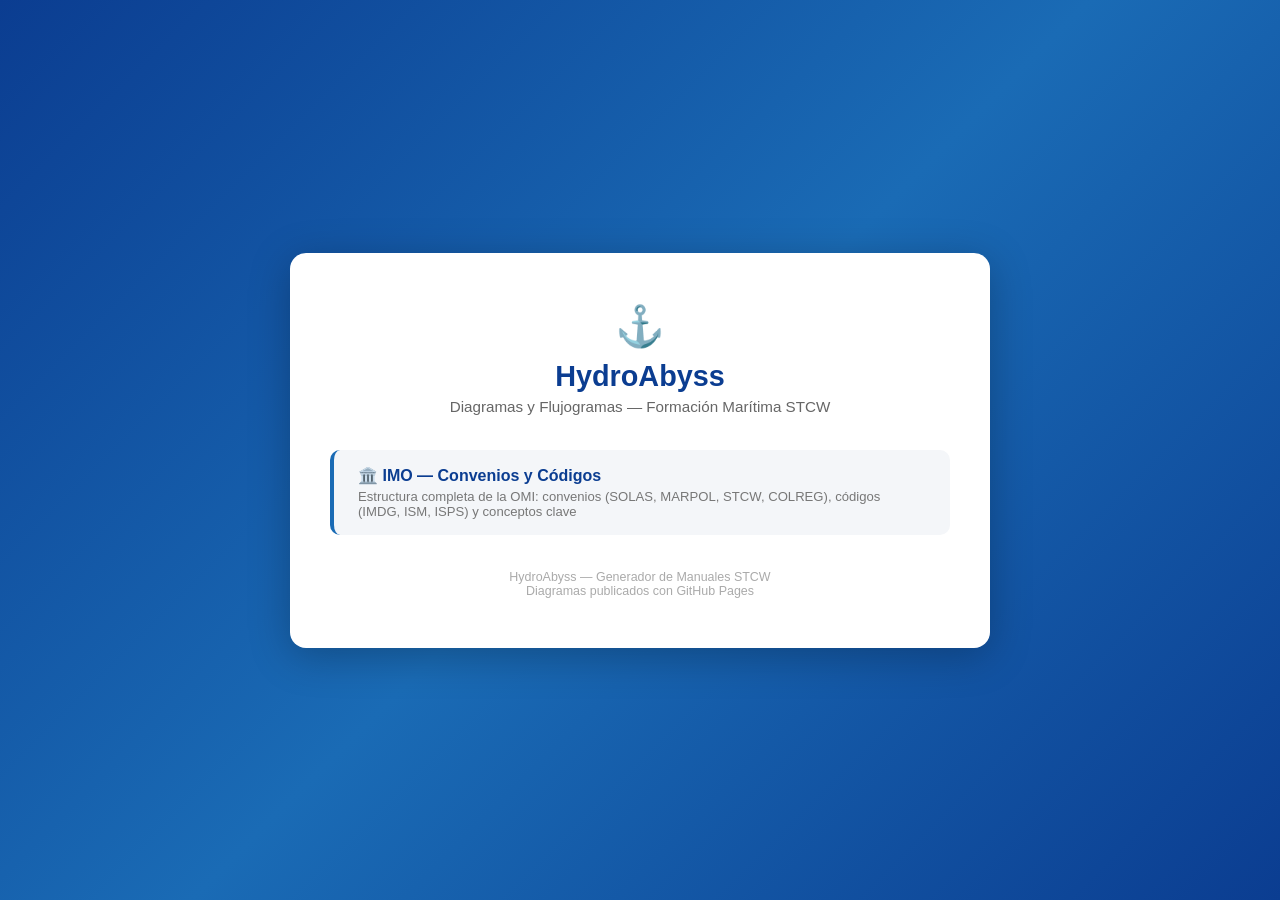
==== index.html @ b91fb3f2 "Primer diagrama: IMO — Convenios y Códigos - Flujograma Mermaid interactivo con estructura completa " ====
<!DOCTYPE html>
<html lang="es">
<head>
  <meta charset="UTF-8">
  <meta name="viewport" content="width=device-width, initial-scale=1.0">
  <title>HydroAbyss — Diagramas STCW</title>
  <style>
    * { margin: 0; padding: 0; box-sizing: border-box; }
    body {
      font-family: 'Segoe UI', Arial, sans-serif;
      background: linear-gradient(135deg, #0b3d91 0%, #1a6bb5 50%, #0b3d91 100%);
      min-height: 100vh;
      display: flex;
      align-items: center;
      justify-content: center;
      padding: 30px;
    }
    .container {
      background: #fff;
      border-radius: 16px;
      box-shadow: 0 8px 40px rgba(0,0,0,0.25);
      max-width: 700px;
      width: 100%;
      padding: 50px 40px;
      text-align: center;
    }
    .logo { font-size: 2.5rem; margin-bottom: 10px; }
    h1 { color: #0b3d91; font-size: 1.8rem; margin-bottom: 5px; }
    .subtitle { color: #666; font-size: 0.95rem; margin-bottom: 35px; }
    .diagram-list { list-style: none; padding: 0; }
    .diagram-list li { margin-bottom: 12px; }
    .diagram-list a {
      display: block;
      padding: 16px 24px;
      background: #f4f6f9;
      border-radius: 10px;
      text-decoration: none;
      color: #0b3d91;
      font-weight: 600;
      font-size: 1rem;
      transition: all 0.2s;
      border-left: 4px solid #1a6bb5;
      text-align: left;
    }
    .diagram-list a:hover {
      background: #e8f4fd;
      transform: translateX(5px);
      box-shadow: 0 2px 12px rgba(26,107,181,0.15);
    }
    .diagram-list .desc {
      font-weight: 400;
      font-size: 0.82rem;
      color: #777;
      margin-top: 4px;
    }
    .footer {
      margin-top: 35px;
      color: #aaa;
      font-size: 0.78rem;
    }
  </style>
</head>
<body>
  <div class="container">
    <div class="logo">⚓</div>
    <h1>HydroAbyss</h1>
    <p class="subtitle">Diagramas y Flujogramas — Formación Marítima STCW</p>

    <ul class="diagram-list">
      <li>
        <a href="IMO_Convenios_Codigos.html">
          🏛️ IMO — Convenios y Códigos
          <div class="desc">Estructura completa de la OMI: convenios (SOLAS, MARPOL, STCW, COLREG), códigos (IMDG, ISM, ISPS) y conceptos clave</div>
        </a>
      </li>
    </ul>

    <div class="footer">
      HydroAbyss — Generador de Manuales STCW<br>
      Diagramas publicados con GitHub Pages
    </div>
  </div>
</body>
</html>
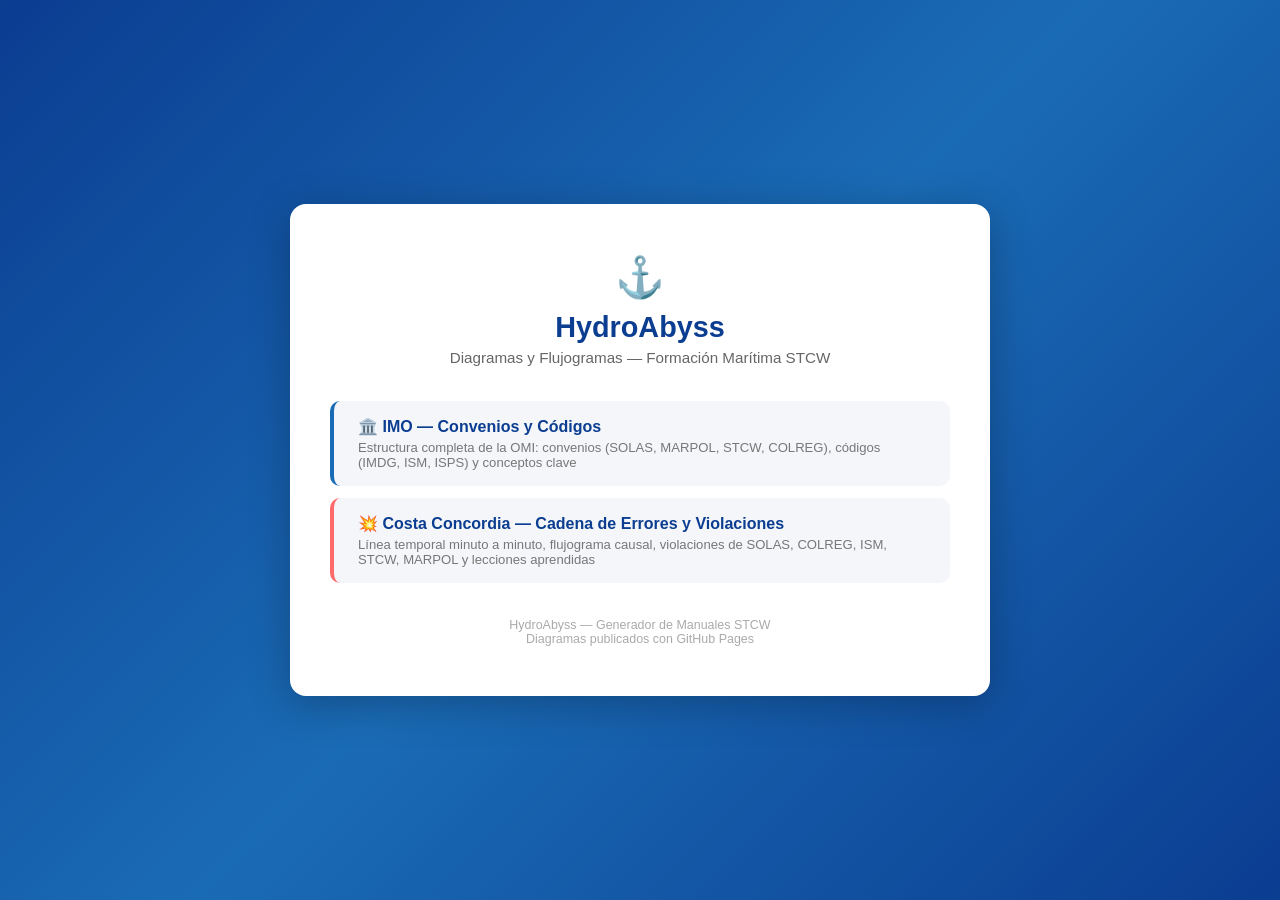
==== commit e9740aef: "Nuevo diagrama: Costa Concordia — Cadena de errores y violaciones - Flujograma causal Mermaid con ca" ====
--- a/index.html
+++ b/index.html
@@ -73,6 +73,12 @@
           <div class="desc">Estructura completa de la OMI: convenios (SOLAS, MARPOL, STCW, COLREG), códigos (IMDG, ISM, ISPS) y conceptos clave</div>
         </a>
       </li>
+      <li>
+        <a href="Costa_Concordia_Desastre.html" style="border-left-color: #ff6b6b;">
+          💥 Costa Concordia — Cadena de Errores y Violaciones
+          <div class="desc">Línea temporal minuto a minuto, flujograma causal, violaciones de SOLAS, COLREG, ISM, STCW, MARPOL y lecciones aprendidas</div>
+        </a>
+      </li>
     </ul>
 
     <div class="footer">
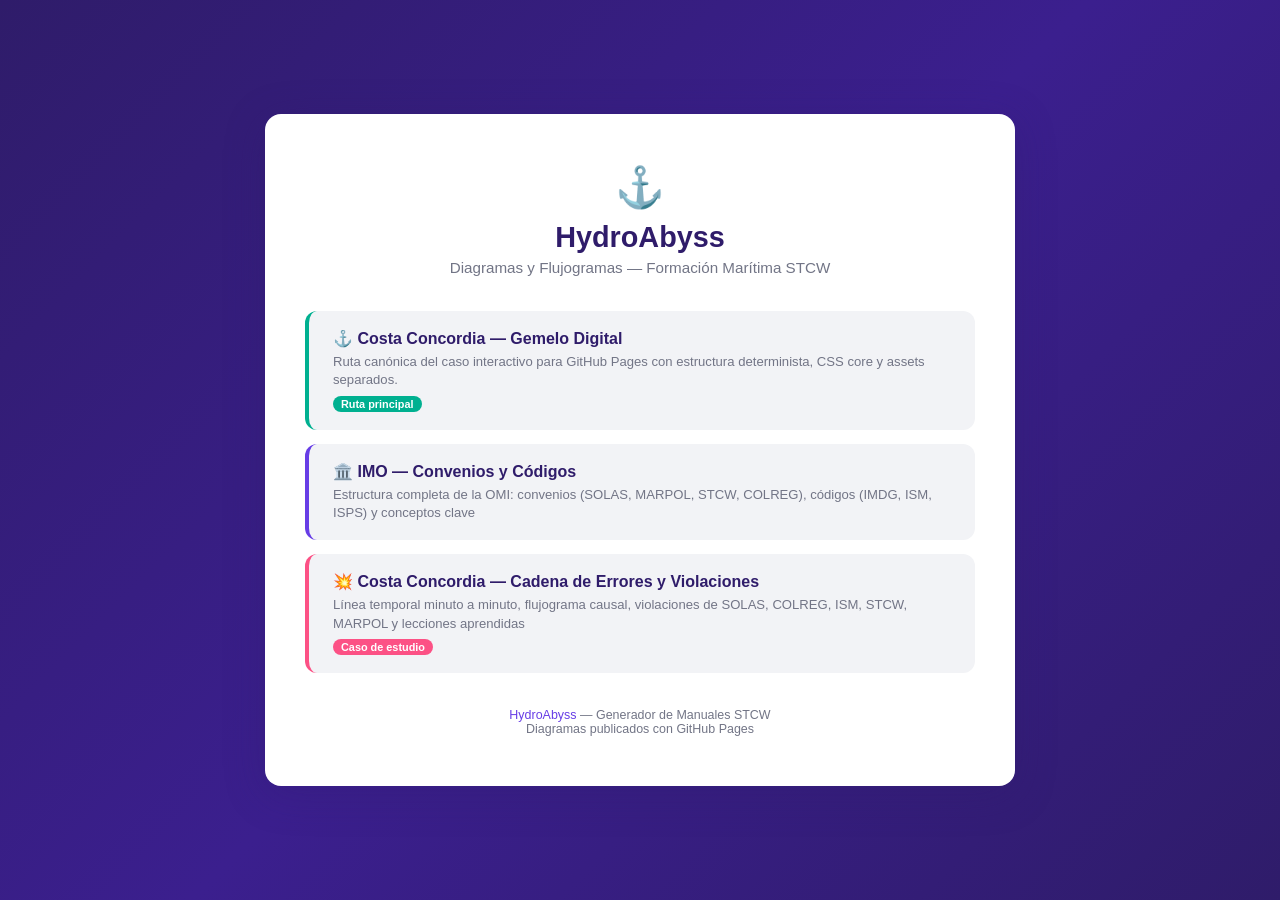
==== commit fa35caaa: "feat: add canonical Costa Concordia simulator with HydroAbyss design system" ====
--- a/index.html
+++ b/index.html
@@ -5,10 +5,25 @@
   <meta name="viewport" content="width=device-width, initial-scale=1.0">
   <title>HydroAbyss — Diagramas STCW</title>
   <style>
+    :root {
+      --primary: #673de6;
+      --primary-dark: #5025d1;
+      --meteorite-dark: #2f1c6a;
+      --meteorite: #8c85ff;
+      --meteorite-light: #d5dfff;
+      --primary-light: #ebe4ff;
+      --success: #00b090;
+      --danger: #fc5185;
+      --warning: #ffcd35;
+      --dark: #1d1e20;
+      --gray: #727586;
+      --gray-border: #dadce0;
+      --gray-light: #f2f3f6;
+    }
     * { margin: 0; padding: 0; box-sizing: border-box; }
     body {
-      font-family: 'Segoe UI', Arial, sans-serif;
-      background: linear-gradient(135deg, #0b3d91 0%, #1a6bb5 50%, #0b3d91 100%);
+      font-family: 'Inter', 'Segoe UI', Arial, sans-serif;
+      background: linear-gradient(135deg, var(--meteorite-dark) 0%, #3b1f8e 50%, var(--meteorite-dark) 100%);
       min-height: 100vh;
       display: flex;
       align-items: center;
@@ -18,71 +33,94 @@
     .container {
       background: #fff;
       border-radius: 16px;
-      box-shadow: 0 8px 40px rgba(0,0,0,0.25);
-      max-width: 700px;
+      box-shadow: 0 8px 40px rgba(47,28,106,0.3);
+      max-width: 750px;
       width: 100%;
       padding: 50px 40px;
       text-align: center;
     }
     .logo { font-size: 2.5rem; margin-bottom: 10px; }
-    h1 { color: #0b3d91; font-size: 1.8rem; margin-bottom: 5px; }
-    .subtitle { color: #666; font-size: 0.95rem; margin-bottom: 35px; }
+    h1 { color: var(--meteorite-dark); font-size: 1.8rem; margin-bottom: 5px; }
+    .subtitle { color: var(--gray); font-size: 0.95rem; margin-bottom: 35px; }
     .diagram-list { list-style: none; padding: 0; }
-    .diagram-list li { margin-bottom: 12px; }
+    .diagram-list li { margin-bottom: 14px; }
     .diagram-list a {
       display: block;
-      padding: 16px 24px;
-      background: #f4f6f9;
-      border-radius: 10px;
+      padding: 18px 24px;
+      background: var(--gray-light);
+      border-radius: 12px;
       text-decoration: none;
-      color: #0b3d91;
+      color: var(--meteorite-dark);
       font-weight: 600;
       font-size: 1rem;
-      transition: all 0.2s;
-      border-left: 4px solid #1a6bb5;
+      transition: all 0.25s ease;
+      border-left: 4px solid var(--primary);
       text-align: left;
     }
     .diagram-list a:hover {
-      background: #e8f4fd;
-      transform: translateX(5px);
-      box-shadow: 0 2px 12px rgba(26,107,181,0.15);
+      background: var(--primary-light);
+      transform: translateX(6px);
+      box-shadow: 0 4px 16px rgba(103,61,230,0.15);
+      border-left-color: var(--primary-dark);
     }
     .diagram-list .desc {
       font-weight: 400;
       font-size: 0.82rem;
-      color: #777;
-      margin-top: 4px;
+      color: var(--gray);
+      margin-top: 5px;
+      line-height: 1.4;
     }
+    .tag {
+      display: inline-block;
+      font-size: 0.68rem;
+      padding: 2px 8px;
+      border-radius: 20px;
+      font-weight: 600;
+      margin-top: 6px;
+      margin-right: 4px;
+    }
+    .tag-new { background: var(--success); color: #fff; }
+    .tag-case { background: var(--danger); color: #fff; }
     .footer {
       margin-top: 35px;
-      color: #aaa;
+      color: var(--gray);
       font-size: 0.78rem;
     }
+    .footer a { color: var(--primary); text-decoration: none; }
+    .footer a:hover { text-decoration: underline; }
   </style>
 </head>
 <body>
   <div class="container">
     <div class="logo">⚓</div>
     <h1>HydroAbyss</h1>
-    <p class="subtitle">Diagramas y Flujogramas — Formación Marítima STCW</p>
+    <p class="subtitle">Diagramas y Flujogramas — Formaci&oacute;n Mar&iacute;tima STCW</p>
 
     <ul class="diagram-list">
       <li>
-        <a href="IMO_Convenios_Codigos.html">
-          🏛️ IMO — Convenios y Códigos
-          <div class="desc">Estructura completa de la OMI: convenios (SOLAS, MARPOL, STCW, COLREG), códigos (IMDG, ISM, ISPS) y conceptos clave</div>
+        <a href="casos/costa-concordia/" style="border-left-color: var(--success);">
+          ⚓ Costa Concordia — Gemelo Digital
+          <div class="desc">Ruta canónica del caso interactivo para GitHub Pages con estructura determinista, CSS core y assets separados.</div>
+          <span class="tag tag-new">Ruta principal</span>
         </a>
       </li>
       <li>
-        <a href="Costa_Concordia_Desastre.html" style="border-left-color: #ff6b6b;">
+        <a href="IMO_Convenios_Codigos.html">
+          🏛️ IMO — Convenios y C&oacute;digos
+          <div class="desc">Estructura completa de la OMI: convenios (SOLAS, MARPOL, STCW, COLREG), c&oacute;digos (IMDG, ISM, ISPS) y conceptos clave</div>
+        </a>
+      </li>
+      <li>
+        <a href="Costa_Concordia_Desastre.html" style="border-left-color: var(--danger);">
           💥 Costa Concordia — Cadena de Errores y Violaciones
-          <div class="desc">Línea temporal minuto a minuto, flujograma causal, violaciones de SOLAS, COLREG, ISM, STCW, MARPOL y lecciones aprendidas</div>
+          <div class="desc">L&iacute;nea temporal minuto a minuto, flujograma causal, violaciones de SOLAS, COLREG, ISM, STCW, MARPOL y lecciones aprendidas</div>
+          <span class="tag tag-case">Caso de estudio</span>
         </a>
       </li>
     </ul>
 
     <div class="footer">
-      HydroAbyss — Generador de Manuales STCW<br>
+      <a href="https://hydroabyss.com" target="_blank">HydroAbyss</a> — Generador de Manuales STCW<br>
       Diagramas publicados con GitHub Pages
     </div>
   </div>
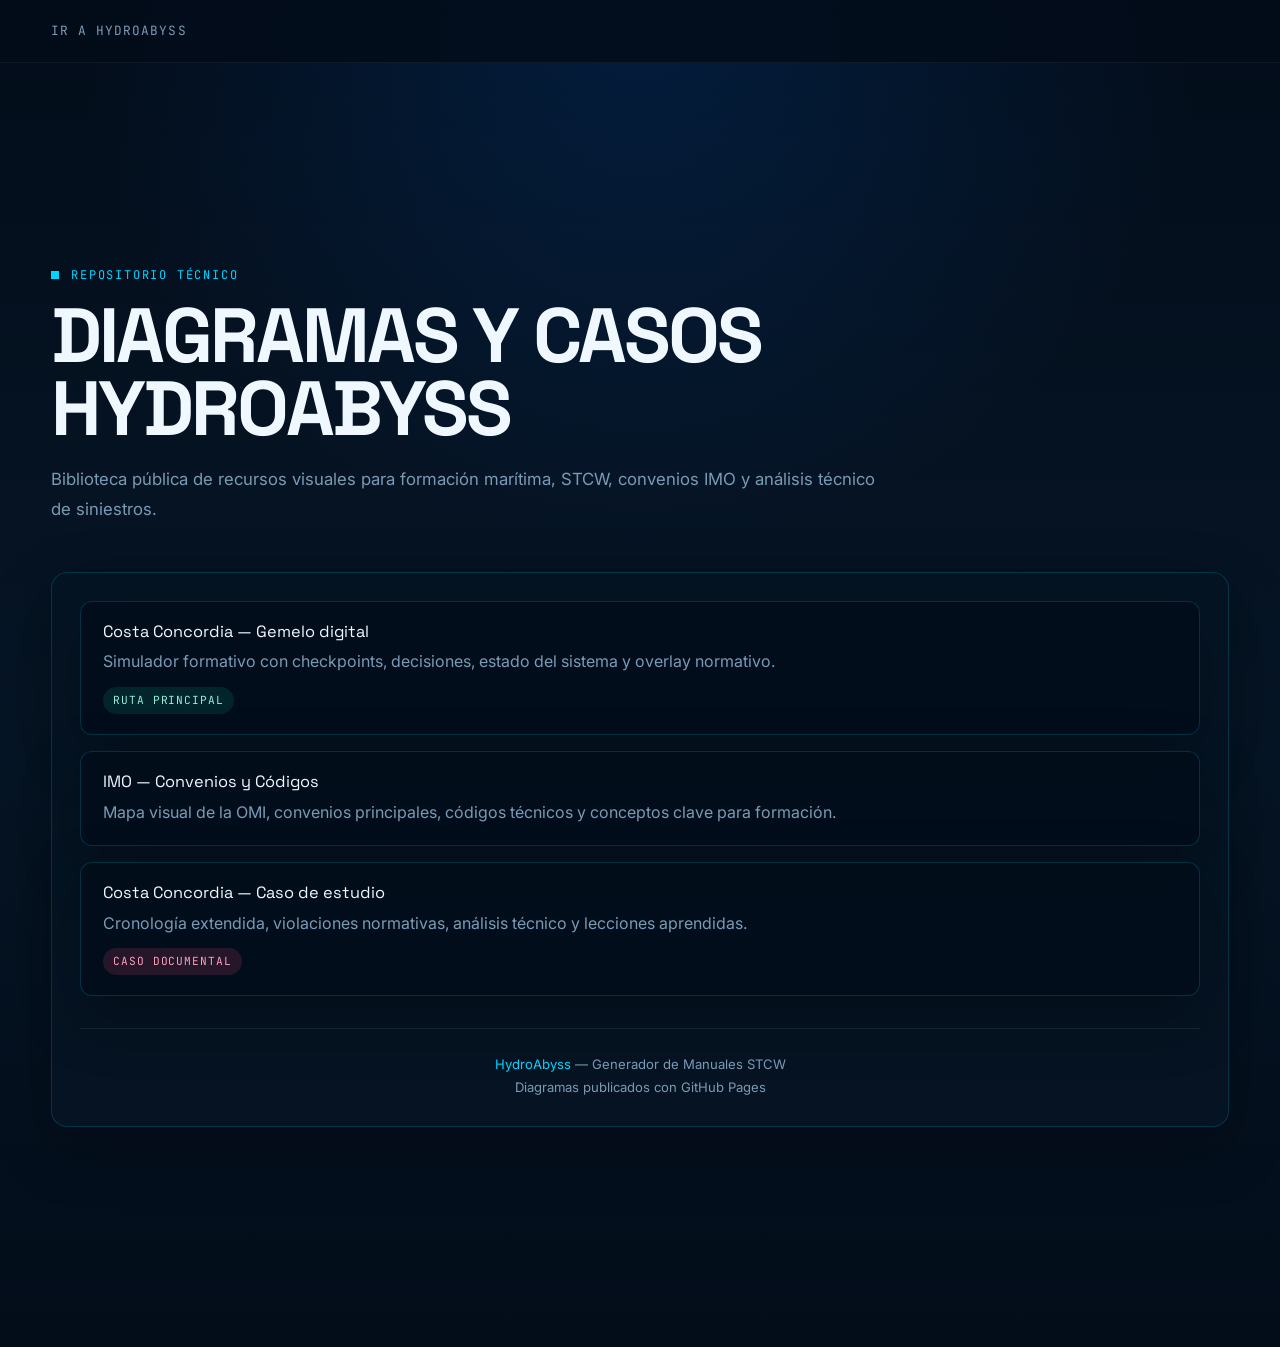
==== commit a1b0ffac: "style: unify GitHub Pages docs under HydroAbyss visual system" ====
--- a/index.html
+++ b/index.html
@@ -4,125 +4,56 @@
   <meta charset="UTF-8">
   <meta name="viewport" content="width=device-width, initial-scale=1.0">
   <title>HydroAbyss — Diagramas STCW</title>
-  <style>
-    :root {
-      --primary: #673de6;
-      --primary-dark: #5025d1;
-      --meteorite-dark: #2f1c6a;
-      --meteorite: #8c85ff;
-      --meteorite-light: #d5dfff;
-      --primary-light: #ebe4ff;
-      --success: #00b090;
-      --danger: #fc5185;
-      --warning: #ffcd35;
-      --dark: #1d1e20;
-      --gray: #727586;
-      --gray-border: #dadce0;
-      --gray-light: #f2f3f6;
-    }
-    * { margin: 0; padding: 0; box-sizing: border-box; }
-    body {
-      font-family: 'Inter', 'Segoe UI', Arial, sans-serif;
-      background: linear-gradient(135deg, var(--meteorite-dark) 0%, #3b1f8e 50%, var(--meteorite-dark) 100%);
-      min-height: 100vh;
-      display: flex;
-      align-items: center;
-      justify-content: center;
-      padding: 30px;
-    }
-    .container {
-      background: #fff;
-      border-radius: 16px;
-      box-shadow: 0 8px 40px rgba(47,28,106,0.3);
-      max-width: 750px;
-      width: 100%;
-      padding: 50px 40px;
-      text-align: center;
-    }
-    .logo { font-size: 2.5rem; margin-bottom: 10px; }
-    h1 { color: var(--meteorite-dark); font-size: 1.8rem; margin-bottom: 5px; }
-    .subtitle { color: var(--gray); font-size: 0.95rem; margin-bottom: 35px; }
-    .diagram-list { list-style: none; padding: 0; }
-    .diagram-list li { margin-bottom: 14px; }
-    .diagram-list a {
-      display: block;
-      padding: 18px 24px;
-      background: var(--gray-light);
-      border-radius: 12px;
-      text-decoration: none;
-      color: var(--meteorite-dark);
-      font-weight: 600;
-      font-size: 1rem;
-      transition: all 0.25s ease;
-      border-left: 4px solid var(--primary);
-      text-align: left;
-    }
-    .diagram-list a:hover {
-      background: var(--primary-light);
-      transform: translateX(6px);
-      box-shadow: 0 4px 16px rgba(103,61,230,0.15);
-      border-left-color: var(--primary-dark);
-    }
-    .diagram-list .desc {
-      font-weight: 400;
-      font-size: 0.82rem;
-      color: var(--gray);
-      margin-top: 5px;
-      line-height: 1.4;
-    }
-    .tag {
-      display: inline-block;
-      font-size: 0.68rem;
-      padding: 2px 8px;
-      border-radius: 20px;
-      font-weight: 600;
-      margin-top: 6px;
-      margin-right: 4px;
-    }
-    .tag-new { background: var(--success); color: #fff; }
-    .tag-case { background: var(--danger); color: #fff; }
-    .footer {
-      margin-top: 35px;
-      color: var(--gray);
-      font-size: 0.78rem;
-    }
-    .footer a { color: var(--primary); text-decoration: none; }
-    .footer a:hover { text-decoration: underline; }
-  </style>
+  <link rel="stylesheet" href="assets/css/hydroabyss-core.css">
+  <link rel="stylesheet" href="assets/css/diagramas.css">
 </head>
 <body>
-  <div class="container">
-    <div class="logo">⚓</div>
-    <h1>HydroAbyss</h1>
-    <p class="subtitle">Diagramas y Flujogramas — Formaci&oacute;n Mar&iacute;tima STCW</p>
+  <nav class="nav">
+    <div class="nav-links">
+      <a href="https://hydroabyss.com" target="_blank" rel="noopener noreferrer">Ir a HydroAbyss</a>
+    </div>
+  </nav>
 
-    <ul class="diagram-list">
-      <li>
-        <a href="casos/costa-concordia/" style="border-left-color: var(--success);">
-          ⚓ Costa Concordia — Gemelo Digital
-          <div class="desc">Ruta canónica del caso interactivo para GitHub Pages con estructura determinista, CSS core y assets separados.</div>
-          <span class="tag tag-new">Ruta principal</span>
-        </a>
-      </li>
-      <li>
-        <a href="IMO_Convenios_Codigos.html">
-          🏛️ IMO — Convenios y C&oacute;digos
-          <div class="desc">Estructura completa de la OMI: convenios (SOLAS, MARPOL, STCW, COLREG), c&oacute;digos (IMDG, ISM, ISPS) y conceptos clave</div>
-        </a>
-      </li>
-      <li>
-        <a href="Costa_Concordia_Desastre.html" style="border-left-color: var(--danger);">
-          💥 Costa Concordia — Cadena de Errores y Violaciones
-          <div class="desc">L&iacute;nea temporal minuto a minuto, flujograma causal, violaciones de SOLAS, COLREG, ISM, STCW, MARPOL y lecciones aprendidas</div>
-          <span class="tag tag-case">Caso de estudio</span>
-        </a>
-      </li>
-    </ul>
+  <main class="docs-page">
+    <section class="section docs-hero">
+      <div class="container">
+        <span class="tag-telemetry docs-kicker">Repositorio técnico</span>
+        <h1 class="title-display docs-title docs-title-wide">Diagramas y casos HydroAbyss</h1>
+        <p class="body-copy docs-subtitle">
+          Biblioteca pública de recursos visuales para formación marítima, STCW, convenios IMO y análisis técnico de siniestros.
+        </p>
+      </div>
+    </section>
 
-    <div class="footer">
-      <a href="https://hydroabyss.com" target="_blank">HydroAbyss</a> — Generador de Manuales STCW<br>
-      Diagramas publicados con GitHub Pages
-    </div>
-  </div>
+    <section class="section" style="padding-top:0;">
+      <div class="container docs-shell">
+        <div class="docs-panel">
+          <div class="docs-link-grid">
+            <a class="docs-link-card" href="casos/costa-concordia/">
+              <span class="docs-link-card-title">Costa Concordia — Gemelo digital</span>
+              <p>Simulador formativo con checkpoints, decisiones, estado del sistema y overlay normativo.</p>
+              <span class="pill-tag is-primary">Ruta principal</span>
+            </a>
+
+            <a class="docs-link-card" href="IMO_Convenios_Codigos.html">
+              <span class="docs-link-card-title">IMO — Convenios y Códigos</span>
+              <p>Mapa visual de la OMI, convenios principales, códigos técnicos y conceptos clave para formación.</p>
+            </a>
+
+            <a class="docs-link-card" href="Costa_Concordia_Desastre.html">
+              <span class="docs-link-card-title">Costa Concordia — Caso de estudio</span>
+              <p>Cronología extendida, violaciones normativas, análisis técnico y lecciones aprendidas.</p>
+              <span class="pill-tag is-danger">Caso documental</span>
+            </a>
+          </div>
+
+          <div class="docs-footer">
+            <a href="https://hydroabyss.com" target="_blank" rel="noopener noreferrer">HydroAbyss</a> — Generador de Manuales STCW<br>
+            Diagramas publicados con GitHub Pages
+          </div>
+        </div>
+      </div>
+    </section>
+  </main>
 </body>
 </html>
--- a/assets/css/hydroabyss-core.css
+++ b/assets/css/hydroabyss-core.css
@@ -0,0 +1,248 @@
+@import url('https://fonts.googleapis.com/css2?family=Inter:wght@300;400;500;600&family=JetBrains+Mono:wght@400;700&family=Space+Grotesk:wght@500;700&display=swap');
+
+:root {
+  --bg: #030d1a;
+  --bg2: #061525;
+  --bg3: #0a1e30;
+  --black: var(--bg);
+  --dark: var(--bg2);
+
+  --cyan: #00d4ff;
+  --blue: #0070f3;
+  --teal: #00b4d8;
+  --primary: var(--cyan);
+  --primary-dark: var(--blue);
+  --meteorite-dark: var(--bg2);
+  --meteorite: #7acbff;
+  --meteorite-light: #d8f1ff;
+  --primary-light: rgba(0, 212, 255, 0.12);
+  --success: #00b090;
+  --danger: #fc5185;
+  --warning: #ffcd35;
+  --azure: #357df9;
+
+  --white: #e8f4f8;
+  --white-strong: #f0f8ff;
+  --gray: #7a9bb5;
+  --gray-border: rgba(255, 255, 255, 0.12);
+  --gray-light: rgba(3, 13, 26, 0.78);
+
+  --border: rgba(0, 212, 255, 0.18);
+  --border-strong: rgba(0, 212, 255, 0.32);
+  --card: rgba(6, 21, 37, 0.72);
+  --shadow-soft: 0 20px 60px rgba(0, 0, 0, 0.28);
+  --radius-sm: 8px;
+  --radius-md: 12px;
+  --radius-lg: 16px;
+
+  --font-display: 'Space Grotesk', sans-serif;
+  --font-body: 'Inter', sans-serif;
+  --font-mono: 'JetBrains Mono', monospace;
+
+  --space-xs: 8px;
+  --space-sm: 16px;
+  --space-md: 24px;
+  --space-lg: 40px;
+  --space-xl: 60px;
+  --space-2xl: 100px;
+  --space-3xl: 140px;
+
+  --ease-mechanical: cubic-bezier(0.85, 0, 0.15, 1);
+}
+
+*,
+*::before,
+*::after {
+  box-sizing: border-box;
+}
+
+html {
+  scroll-behavior: smooth;
+}
+
+body {
+  margin: 0;
+  background:
+    radial-gradient(circle at top, rgba(0, 112, 243, 0.16), transparent 38%),
+    linear-gradient(180deg, var(--bg) 0%, var(--bg2) 52%, var(--bg) 100%);
+  color: var(--white);
+  font-family: var(--font-body);
+  font-size: 1rem;
+  line-height: 1.7;
+  -webkit-font-smoothing: antialiased;
+  text-rendering: optimizeLegibility;
+  overflow-x: hidden;
+}
+
+a {
+  color: inherit;
+  text-decoration: none;
+}
+
+a:focus-visible,
+button:focus-visible,
+input:focus-visible,
+select:focus-visible,
+textarea:focus-visible {
+  outline: 2px solid var(--cyan);
+  outline-offset: 3px;
+}
+
+.nav {
+  position: fixed;
+  inset: 0 0 auto 0;
+  z-index: 100;
+  display: flex;
+  align-items: center;
+  justify-content: space-between;
+  gap: 24px;
+  padding: 20px 4vw;
+  background: rgba(3, 13, 26, 0.84);
+  border-bottom: 1px solid rgba(255, 255, 255, 0.05);
+  backdrop-filter: blur(20px);
+}
+
+.nav-links {
+  display: flex;
+  gap: 24px;
+}
+
+.nav-links a {
+  font-family: var(--font-mono);
+  font-size: 0.8rem;
+  letter-spacing: 0.08em;
+  text-transform: uppercase;
+  color: var(--gray);
+  transition: color 0.35s ease;
+}
+
+.nav-links a:hover,
+.nav-links a:focus-visible {
+  color: var(--cyan);
+}
+
+.container {
+  width: min(calc(100% - 8vw), 1360px);
+  margin-inline: auto;
+}
+
+.section {
+  padding: var(--space-3xl) 0;
+}
+
+.tag-telemetry {
+  display: inline-flex;
+  align-items: center;
+  gap: 12px;
+  font-family: var(--font-mono);
+  font-size: 0.75rem;
+  letter-spacing: 0.15em;
+  text-transform: uppercase;
+  color: var(--cyan);
+}
+
+.tag-telemetry::before {
+  content: '';
+  width: 8px;
+  height: 8px;
+  flex-shrink: 0;
+  background: var(--cyan);
+}
+
+.title-display {
+  margin: 0 0 20px;
+  font-family: var(--font-display);
+  font-size: clamp(2.4rem, 6vw, 5.5rem);
+  line-height: 0.95;
+  letter-spacing: -0.04em;
+  text-transform: uppercase;
+  color: var(--white-strong);
+}
+
+.title-section {
+  margin: 0 0 20px;
+  font-family: var(--font-display);
+  font-size: clamp(1.9rem, 4vw, 3.2rem);
+  line-height: 0.96;
+  letter-spacing: -0.03em;
+  text-transform: uppercase;
+  color: var(--white-strong);
+}
+
+.body-copy {
+  max-width: 72ch;
+  margin: 0;
+  font-family: var(--font-body);
+  font-size: 1.05rem;
+  line-height: 1.75;
+  color: var(--white);
+}
+
+.meta-copy {
+  font-family: var(--font-mono);
+  font-size: 0.78rem;
+  line-height: 1.7;
+  letter-spacing: 0.12em;
+  text-transform: uppercase;
+  color: var(--gray);
+}
+
+.btn-sharp {
+  position: relative;
+  display: inline-flex;
+  align-items: center;
+  justify-content: center;
+  min-height: 52px;
+  padding: 16px 32px;
+  border: 1px solid transparent;
+  border-radius: 0;
+  overflow: hidden;
+  cursor: pointer;
+  font-family: var(--font-mono);
+  font-size: 0.84rem;
+  letter-spacing: 0.06em;
+  text-transform: uppercase;
+  transition:
+    color 0.35s ease,
+    border-color 0.35s ease,
+    transform 0.2s ease;
+}
+
+.btn-sharp::before {
+  content: '';
+  position: absolute;
+  inset: 0;
+  transform: translateX(-102%);
+  transition: transform 0.35s var(--ease-mechanical);
+  z-index: -1;
+}
+
+.btn-sharp:hover::before,
+.btn-sharp:focus-visible::before {
+  transform: translateX(0);
+}
+
+.btn-primary {
+  background: var(--cyan);
+  color: var(--black);
+}
+
+.btn-primary::before {
+  background: var(--white-strong);
+}
+
+@media (max-width: 900px) {
+  .section {
+    padding: 120px 0;
+  }
+}
+
+@media (max-width: 600px) {
+  .section {
+    padding: 100px 0;
+  }
+
+  .container {
+    width: min(calc(100% - 32px), 1360px);
+  }
+}
--- a/assets/css/diagramas.css
+++ b/assets/css/diagramas.css
@@ -0,0 +1,646 @@
+.docs-page {
+  padding-top: 120px;
+  padding-bottom: 80px;
+}
+
+.docs-hero {
+  padding-bottom: 48px;
+}
+
+.docs-kicker {
+  margin-bottom: 14px;
+}
+
+.docs-title {
+  max-width: 12ch;
+}
+
+.docs-title.docs-title-wide {
+  max-width: none;
+}
+
+.docs-subtitle {
+  max-width: 76ch;
+  color: var(--gray);
+}
+
+.docs-panel {
+  background: var(--card);
+  border: 1px solid var(--border);
+  border-radius: var(--radius-lg);
+  box-shadow: var(--shadow-soft);
+  padding: 28px;
+}
+
+.docs-panel-soft {
+  background: rgba(3, 13, 26, 0.78);
+  border: 1px solid var(--border);
+  border-radius: var(--radius-md);
+}
+
+.docs-shell {
+  display: grid;
+  gap: 24px;
+}
+
+.docs-section-heading {
+  margin-bottom: 20px;
+}
+
+.docs-section-title {
+  margin: 0 0 10px;
+  font-family: var(--font-display);
+  font-size: clamp(1.5rem, 3vw, 2.4rem);
+  line-height: 1;
+  letter-spacing: -0.03em;
+  text-transform: uppercase;
+  color: var(--white-strong);
+}
+
+.docs-section-copy {
+  max-width: 72ch;
+  margin: 0;
+  color: var(--gray);
+}
+
+.docs-footer {
+  margin-top: 32px;
+  padding-top: 24px;
+  border-top: 1px solid rgba(255, 255, 255, 0.08);
+  text-align: center;
+  color: var(--gray);
+  font-size: 0.82rem;
+  line-height: 1.7;
+}
+
+.docs-footer a {
+  color: var(--cyan);
+}
+
+.docs-link-grid,
+.concept-grid {
+  display: grid;
+  gap: 16px;
+}
+
+.docs-link-card,
+.concept-card {
+  display: block;
+  padding: 20px 22px;
+  background: rgba(3, 13, 26, 0.82);
+  border: 1px solid var(--border);
+  border-radius: var(--radius-md);
+  box-shadow: var(--shadow-soft);
+  transition: transform 0.2s ease, border-color 0.2s ease, background 0.2s ease;
+}
+
+.docs-link-card:hover,
+.docs-link-card:focus-visible,
+.concept-card:hover {
+  transform: translateY(-2px);
+  border-color: var(--border-strong);
+  background: rgba(10, 30, 48, 0.92);
+}
+
+.docs-link-card-title,
+.concept-card h3 {
+  display: block;
+  margin: 0 0 8px;
+  font-family: var(--font-display);
+  font-size: 1.02rem;
+  line-height: 1.2;
+  color: var(--white-strong);
+}
+
+.docs-link-card p,
+.concept-card p,
+.concept-card ul,
+.concept-card li {
+  color: var(--gray);
+}
+
+.docs-link-card p,
+.concept-card p {
+  margin: 0;
+  line-height: 1.6;
+}
+
+.concept-grid {
+  grid-template-columns: repeat(auto-fit, minmax(280px, 1fr));
+}
+
+.concept-card ul {
+  margin: 10px 0 0;
+  padding-left: 18px;
+  font-size: 0.88rem;
+  line-height: 1.6;
+}
+
+.pill-tag {
+  display: inline-flex;
+  width: fit-content;
+  margin-top: 12px;
+  padding: 4px 10px;
+  border-radius: 999px;
+  font-family: var(--font-mono);
+  font-size: 0.7rem;
+  letter-spacing: 0.08em;
+  text-transform: uppercase;
+}
+
+.pill-tag.is-primary {
+  background: rgba(0, 176, 144, 0.14);
+  color: #8ef0dd;
+}
+
+.pill-tag.is-danger {
+  background: rgba(252, 81, 133, 0.14);
+  color: #ff9ebb;
+}
+
+.diagram-shell {
+  overflow-x: auto;
+}
+
+.diagram-shell .mermaid {
+  display: flex;
+  justify-content: center;
+  min-width: min-content;
+}
+
+.diagram-shell .mermaid svg {
+  max-width: 100%;
+  height: auto;
+}
+
+.docs-note-grid {
+  display: grid;
+  gap: 16px;
+}
+
+.docs-note-card {
+  padding: 18px;
+  border: 1px solid var(--border);
+  border-radius: var(--radius-md);
+  background: rgba(3, 13, 26, 0.78);
+}
+
+.docs-note-card h3 {
+  margin: 0 0 8px;
+  font-family: var(--font-display);
+  font-size: 1rem;
+  text-transform: uppercase;
+  color: var(--white-strong);
+}
+
+.docs-note-card p,
+.docs-note-card li {
+  color: var(--gray);
+  line-height: 1.65;
+}
+
+.docs-note-card ul {
+  margin: 10px 0 0;
+  padding-left: 18px;
+}
+
+.top-bar {
+  width: min(calc(100% - 8vw), 1360px);
+  margin: 0 auto 28px;
+  padding-top: 120px;
+}
+
+.top-bar a {
+  font-family: var(--font-mono);
+  font-size: 0.8rem;
+  letter-spacing: 0.08em;
+  text-transform: uppercase;
+  color: var(--gray);
+}
+
+.top-bar a:hover,
+.top-bar a:focus-visible {
+  color: var(--cyan);
+}
+
+.top-nav {
+  position: fixed;
+  inset: 0 0 auto 0;
+  z-index: 100;
+  display: flex;
+  align-items: center;
+  justify-content: space-between;
+  gap: 24px;
+  padding: 20px 4vw;
+  background: rgba(3, 13, 26, 0.84);
+  border-bottom: 1px solid rgba(255, 255, 255, 0.05);
+  backdrop-filter: blur(20px);
+}
+
+.top-nav a,
+.top-nav .brand {
+  font-family: var(--font-mono);
+  font-size: 0.8rem;
+  letter-spacing: 0.08em;
+  text-transform: uppercase;
+}
+
+.top-nav a {
+  color: var(--gray);
+}
+
+.top-nav a:hover,
+.top-nav a:focus-visible {
+  color: var(--cyan);
+}
+
+.top-nav .brand {
+  color: var(--white-strong);
+}
+
+.main-container {
+  width: min(calc(100% - 8vw), 1280px);
+  margin: 120px auto 80px;
+  padding: 28px;
+  background: transparent;
+  border: 1px solid var(--border);
+  border-radius: var(--radius-lg);
+  box-shadow: var(--shadow-soft);
+}
+
+.main-container > h1,
+.main-container > .subtitle,
+.main-container > .datos-buque {
+  text-align: center;
+}
+
+h1 {
+  margin: 0 0 12px;
+  font-family: var(--font-display);
+  font-size: clamp(2.6rem, 6vw, 4.8rem);
+  line-height: 0.95;
+  letter-spacing: -0.04em;
+  text-transform: uppercase;
+  color: var(--white-strong);
+}
+
+.subtitle {
+  margin: 0 0 10px;
+  color: var(--gray);
+  font-size: 1rem;
+}
+
+.datos-buque {
+  color: var(--gray);
+  font-size: 0.9rem;
+  line-height: 1.7;
+}
+
+.section-title {
+  margin: 52px 0 18px;
+  padding-bottom: 12px;
+  border-bottom: 1px solid var(--border);
+  font-family: var(--font-display);
+  font-size: clamp(1.5rem, 3vw, 2.4rem);
+  line-height: 1;
+  letter-spacing: -0.03em;
+  text-transform: uppercase;
+  color: var(--white-strong);
+}
+
+.mermaid {
+  display: flex;
+  justify-content: center;
+  overflow-x: auto;
+}
+
+.mermaid svg {
+  max-width: 100%;
+  height: auto;
+}
+
+.conceptos {
+  display: grid;
+  grid-template-columns: repeat(auto-fit, minmax(280px, 1fr));
+  gap: 16px;
+  margin-top: 24px;
+}
+
+.concepto-card {
+  padding: 20px 22px;
+  background: rgba(3, 13, 26, 0.82);
+  border: 1px solid var(--border);
+  border-radius: var(--radius-md);
+  box-shadow: var(--shadow-soft);
+  transition: transform 0.2s ease, border-color 0.2s ease, background 0.2s ease;
+}
+
+.concepto-card:hover {
+  transform: translateY(-2px);
+  border-color: var(--border-strong);
+  background: rgba(10, 30, 48, 0.92);
+}
+
+.concepto-card h3 {
+  margin: 0 0 10px;
+  font-family: var(--font-display);
+  font-size: 1rem;
+  line-height: 1.2;
+  color: var(--white-strong);
+}
+
+.concepto-card p,
+.concepto-card li {
+  color: var(--gray);
+}
+
+.concepto-card p {
+  margin: 0;
+  line-height: 1.6;
+}
+
+.concepto-card ul {
+  margin: 10px 0 0;
+  padding-left: 18px;
+  font-size: 0.88rem;
+  line-height: 1.6;
+}
+
+.card-imo { border-left: 4px solid var(--cyan); }
+.card-solas { border-left: 4px solid var(--blue); }
+.card-marpol { border-left: 4px solid var(--success); }
+.card-stcw { border-left: 4px solid var(--warning); }
+.card-colreg { border-left: 4px solid var(--danger); }
+.card-sar { border-left: 4px solid #6fb5ff; }
+.card-isps { border-left: 4px solid rgba(255, 255, 255, 0.24); }
+.card-imdg { border-left: 4px solid #ff8c00; }
+
+.timeline {
+  max-width: 960px;
+  margin: 0 auto;
+  position: relative;
+  padding: 20px 0;
+}
+
+.timeline::before {
+  content: '';
+  position: absolute;
+  left: 56px;
+  top: 0;
+  bottom: 0;
+  width: 2px;
+  background: linear-gradient(to bottom, var(--cyan), rgba(0, 212, 255, 0.2));
+}
+
+.event {
+  position: relative;
+  margin-bottom: 18px;
+  padding-left: 92px;
+}
+
+.event .time {
+  position: absolute;
+  left: 0;
+  top: 3px;
+  width: 50px;
+  text-align: right;
+  font-family: var(--font-mono);
+  font-size: 0.76rem;
+  letter-spacing: 0.08em;
+  text-transform: uppercase;
+  color: var(--gray);
+}
+
+.event .dot {
+  position: absolute;
+  left: 50px;
+  top: 4px;
+  width: 14px;
+  height: 14px;
+  border-radius: 50%;
+  border: 2px solid var(--bg);
+  box-shadow: 0 0 0 4px rgba(0, 212, 255, 0.06);
+}
+
+.dot-normal { background: var(--success); }
+.dot-warning { background: var(--warning); }
+.dot-error { background: #ff8c00; }
+.dot-critical { background: var(--danger); }
+.dot-fatal { background: #cc0000; }
+.dot-info { background: var(--blue); }
+
+.event .content,
+.v-card,
+.ops-card,
+.lecciones,
+.transcript {
+  background: rgba(3, 13, 26, 0.78);
+  border: 1px solid var(--border);
+  border-radius: var(--radius-md);
+  box-shadow: var(--shadow-soft);
+}
+
+.event .content {
+  padding: 16px 18px;
+  transition: transform 0.2s ease, border-color 0.2s ease;
+}
+
+.event .content:hover,
+.v-card:hover,
+.ops-card:hover {
+  transform: translateY(-2px);
+  border-color: var(--border-strong);
+}
+
+.event .content h4,
+.v-card h3,
+.ops-card h3,
+.lecciones h3,
+.transcript h3 {
+  margin: 0 0 8px;
+  font-family: var(--font-display);
+  font-size: 0.98rem;
+  line-height: 1.2;
+  color: var(--white-strong);
+}
+
+.event .content p,
+.v-card p,
+.v-card li,
+.ops-card p,
+.ops-card li,
+.lecciones li,
+.transcript .line,
+.transcript .text {
+  color: var(--gray);
+}
+
+.event .content p,
+.v-card p,
+.ops-card p,
+.lecciones li,
+.transcript .line,
+.transcript .text {
+  line-height: 1.65;
+}
+
+.event .violations {
+  margin-top: 10px;
+  display: flex;
+  flex-wrap: wrap;
+  gap: 6px;
+}
+
+.tag {
+  display: inline-flex;
+  padding: 4px 10px;
+  border-radius: 999px;
+  font-family: var(--font-mono);
+  font-size: 0.68rem;
+  letter-spacing: 0.06em;
+  text-transform: uppercase;
+}
+
+.tag-solas { background: rgba(0, 112, 243, 0.18); color: #90c6ff; }
+.tag-colreg { background: rgba(252, 81, 133, 0.16); color: #ff9ebb; }
+.tag-ism { background: rgba(0, 212, 255, 0.12); color: var(--cyan); }
+.tag-stcw { background: rgba(255, 205, 53, 0.16); color: #ffe38b; }
+.tag-marpol { background: rgba(0, 176, 144, 0.16); color: #8ef0dd; }
+.tag-ley { background: rgba(255, 255, 255, 0.08); color: var(--white); }
+.tag-sar { background: rgba(53, 125, 249, 0.16); color: #a7cbff; }
+.tag-tesis { background: rgba(140, 133, 255, 0.16); color: #cfcaff; }
+
+.border-normal { border-left: 3px solid var(--success); }
+.border-warning { border-left: 3px solid var(--warning); }
+.border-error { border-left: 3px solid #ff8c00; }
+.border-critical { border-left: 3px solid var(--danger); }
+.border-fatal { border-left: 3px solid #cc0000; }
+.border-info { border-left: 3px solid var(--blue); }
+
+.violations-grid,
+.ops-grid {
+  display: grid;
+  grid-template-columns: repeat(auto-fit, minmax(280px, 1fr));
+  gap: 16px;
+}
+
+.v-card,
+.ops-card,
+.lecciones,
+.transcript {
+  padding: 20px;
+}
+
+.v-card ul,
+.ops-card ul,
+.lecciones ul {
+  margin: 8px 0 0;
+  padding-left: 18px;
+}
+
+.vc-solas { border-left: 4px solid var(--blue); }
+.vc-colreg { border-left: 4px solid var(--danger); }
+.vc-ism { border-left: 4px solid var(--cyan); }
+.vc-stcw { border-left: 4px solid var(--warning); }
+.vc-marpol { border-left: 4px solid var(--success); }
+.vc-ley { border-left: 4px solid rgba(255, 255, 255, 0.18); }
+.vc-tecnico { border-left: 4px solid #8c85ff; }
+
+.transcript {
+  border-left: 4px solid var(--cyan);
+}
+
+.transcript .speaker {
+  font-family: var(--font-mono);
+  font-size: 0.76rem;
+  letter-spacing: 0.08em;
+  text-transform: uppercase;
+}
+
+.transcript .defalco { color: var(--cyan); }
+.transcript .schettino { color: #ff9ebb; }
+.transcript .stage {
+  margin: 16px 0 8px;
+  color: var(--white);
+  font-family: var(--font-mono);
+  font-size: 0.74rem;
+  letter-spacing: 0.08em;
+  text-transform: uppercase;
+}
+
+.ops-card .date {
+  color: var(--cyan);
+  font-family: var(--font-mono);
+  font-size: 0.74rem;
+  letter-spacing: 0.06em;
+  text-transform: uppercase;
+}
+
+.ops-card {
+  border-left: 4px solid var(--cyan);
+}
+
+.footer {
+  margin-top: 32px;
+  padding-top: 24px;
+  border-top: 1px solid rgba(255, 255, 255, 0.08);
+  text-align: center;
+  color: var(--gray);
+  font-size: 0.82rem;
+  line-height: 1.7;
+}
+
+.footer a {
+  color: var(--cyan);
+}
+
+@media (max-width: 900px) {
+  .docs-page {
+    padding-top: 110px;
+  }
+
+  .docs-panel {
+    padding: 22px;
+  }
+}
+
+@media (max-width: 600px) {
+  .docs-page {
+    padding-top: 96px;
+    padding-bottom: 56px;
+  }
+
+  .docs-panel {
+    padding: 18px;
+  }
+
+  .top-bar {
+    padding-top: 100px;
+  }
+
+  .main-container {
+    width: min(calc(100% - 32px), 1280px);
+    margin: 100px auto 48px;
+    padding: 18px;
+  }
+
+  .timeline::before {
+    left: 18px;
+  }
+
+  .event {
+    padding-left: 44px;
+  }
+
+  .event .time {
+    position: static;
+    width: auto;
+    margin-bottom: 8px;
+    text-align: left;
+  }
+
+  .event .dot {
+    left: 12px;
+    top: 32px;
+  }
+}
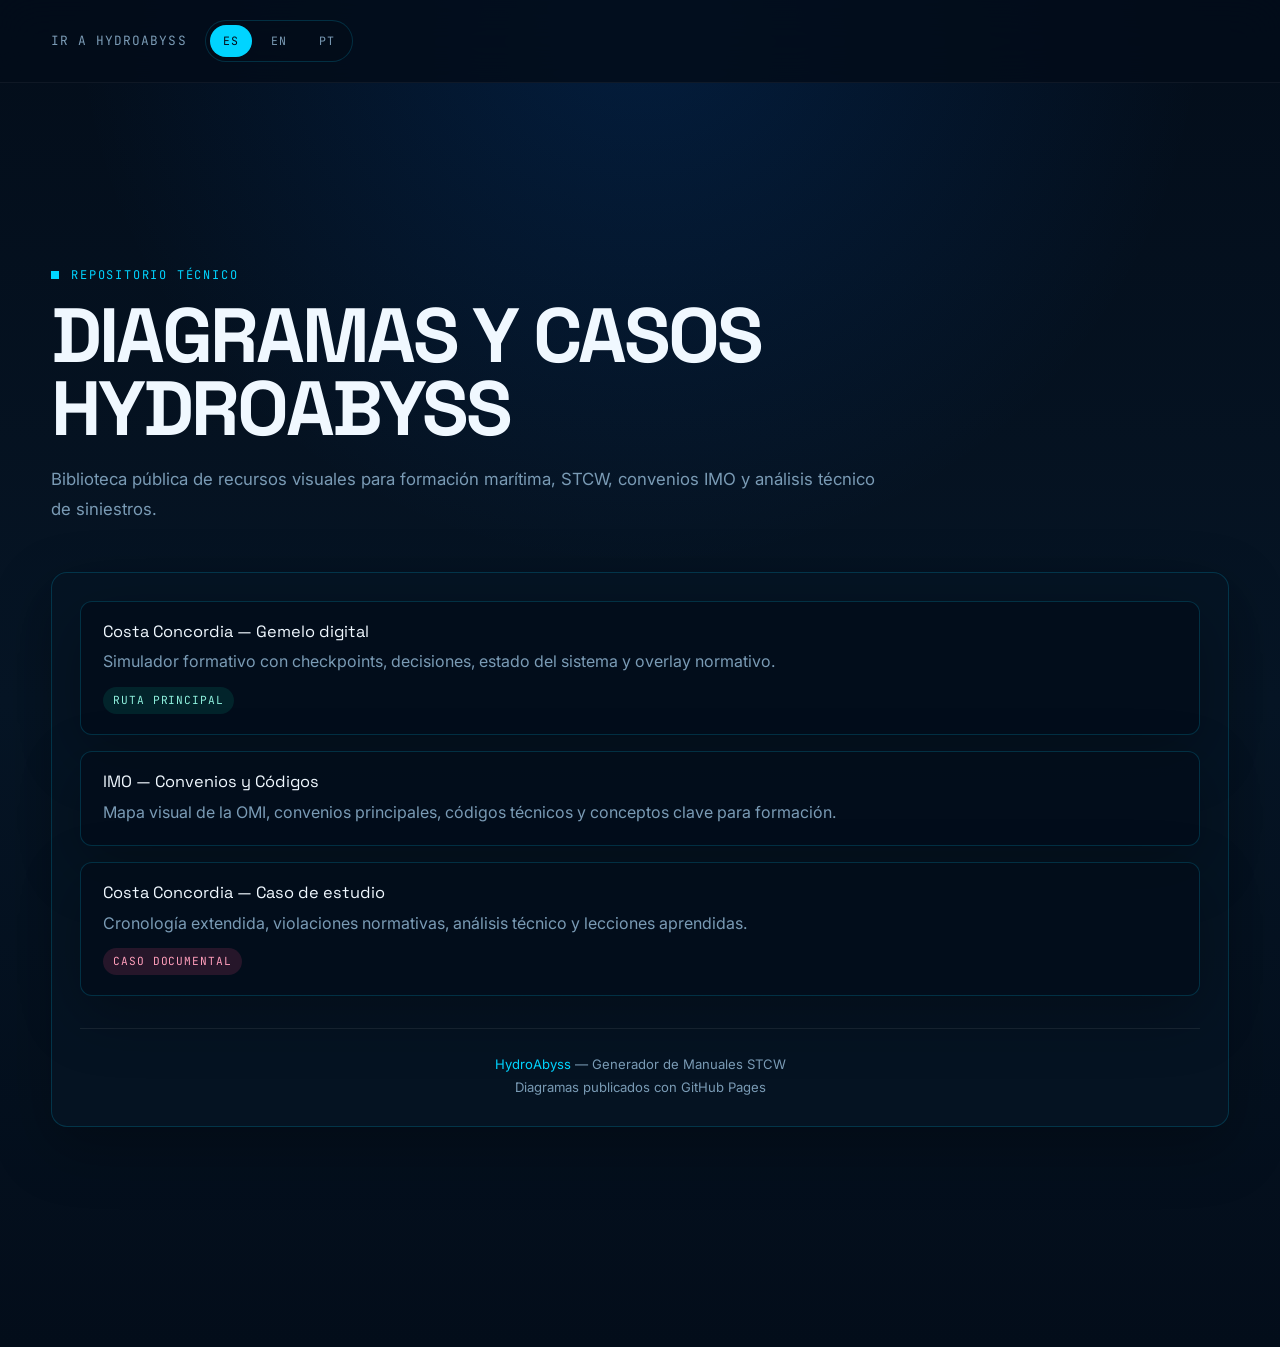
==== commit 1c5eb1e4: "feat: add multilingual diagram pages and local i18n guard" ====
--- a/index.html
+++ b/index.html
@@ -9,8 +9,15 @@
 </head>
 <body>
   <nav class="nav">
-    <div class="nav-links">
-      <a href="https://hydroabyss.com" target="_blank" rel="noopener noreferrer">Ir a HydroAbyss</a>
+    <div class="nav-stack">
+      <div class="nav-links">
+        <a href="https://hydroabyss.com" target="_blank" rel="noopener noreferrer">Ir a HydroAbyss</a>
+      </div>
+      <div class="lang-switch" aria-label="Selector de idioma">
+        <a class="lang-link is-active" href="index.html" lang="es">ES</a>
+        <a class="lang-link" href="en/index.html" lang="en">EN</a>
+        <a class="lang-link" href="pt/index.html" lang="pt">PT</a>
+      </div>
     </div>
   </nav>
 
--- a/assets/css/diagramas.css
+++ b/assets/css/diagramas.css
@@ -258,14 +258,110 @@
   color: var(--white-strong);
 }
 
+.nav-stack,
+.top-nav-stack {
+  display: flex;
+  align-items: center;
+  gap: 18px;
+  flex-wrap: wrap;
+}
+
+.lang-switch {
+  display: inline-flex;
+  align-items: center;
+  gap: 6px;
+  padding: 4px;
+  border: 1px solid var(--border);
+  border-radius: 999px;
+  background: rgba(3, 13, 26, 0.68);
+}
+
+.lang-link {
+  display: inline-flex;
+  align-items: center;
+  justify-content: center;
+  min-width: 42px;
+  min-height: 32px;
+  padding: 0 12px;
+  border-radius: 999px;
+  font-family: var(--font-mono);
+  font-size: 0.72rem;
+  letter-spacing: 0.08em;
+  text-transform: uppercase;
+  color: var(--gray);
+  transition: color 0.2s ease, background 0.2s ease, border-color 0.2s ease;
+}
+
+.lang-link:hover,
+.lang-link:focus-visible {
+  color: var(--white);
+  background: rgba(0, 212, 255, 0.08);
+}
+
+.lang-link.is-active {
+  color: var(--black);
+  background: var(--cyan);
+}
+
 .main-container {
   width: min(calc(100% - 8vw), 1280px);
   margin: 120px auto 80px;
   padding: 28px;
-  background: transparent;
+  background:
+    linear-gradient(180deg, rgba(0, 212, 255, 0.05), rgba(0, 212, 255, 0) 22%),
+    rgba(3, 13, 26, 0.12);
   border: 1px solid var(--border);
   border-radius: var(--radius-lg);
   box-shadow: var(--shadow-soft);
+}
+
+.main-container-case {
+  padding: 36px;
+}
+
+.concordia-hero {
+  display: grid;
+  gap: 18px;
+}
+
+.main-container-case .title-display {
+  margin: 0;
+  font-size: clamp(2.8rem, 6vw, 5.4rem);
+  line-height: 0.94;
+  letter-spacing: -0.04em;
+  text-transform: uppercase;
+}
+
+.concordia-hero .subtitle,
+.concordia-hero .datos-buque {
+  max-width: 84ch;
+  margin-inline: auto;
+}
+
+.concordia-note-grid {
+  grid-template-columns: repeat(3, minmax(220px, 1fr));
+}
+
+.concordia-action-row {
+  display: flex;
+  flex-wrap: wrap;
+  justify-content: center;
+  gap: 12px;
+}
+
+.btn-secondary-sharp {
+  border-color: var(--border);
+  color: var(--white);
+  background: rgba(3, 13, 26, 0.78);
+}
+
+.btn-secondary-sharp::before {
+  background: rgba(0, 212, 255, 0.12);
+}
+
+.btn-secondary-sharp:hover,
+.btn-secondary-sharp:focus-visible {
+  border-color: var(--border-strong);
 }
 
 .main-container > h1,
@@ -508,7 +604,7 @@
 .tag-marpol { background: rgba(0, 176, 144, 0.16); color: #8ef0dd; }
 .tag-ley { background: rgba(255, 255, 255, 0.08); color: var(--white); }
 .tag-sar { background: rgba(53, 125, 249, 0.16); color: #a7cbff; }
-.tag-tesis { background: rgba(140, 133, 255, 0.16); color: #cfcaff; }
+.tag-tesis { background: rgba(0, 212, 255, 0.12); color: var(--cyan); }
 
 .border-normal { border-left: 3px solid var(--success); }
 .border-warning { border-left: 3px solid var(--warning); }
@@ -544,7 +640,7 @@
 .vc-stcw { border-left: 4px solid var(--warning); }
 .vc-marpol { border-left: 4px solid var(--success); }
 .vc-ley { border-left: 4px solid rgba(255, 255, 255, 0.18); }
-.vc-tecnico { border-left: 4px solid #8c85ff; }
+.vc-tecnico { border-left: 4px solid var(--teal); }
 
 .transcript {
   border-left: 4px solid var(--cyan);
@@ -624,6 +720,14 @@
     padding: 18px;
   }
 
+  .main-container-case {
+    padding: 22px;
+  }
+
+  .concordia-note-grid {
+    grid-template-columns: 1fr;
+  }
+
   .timeline::before {
     left: 18px;
   }
